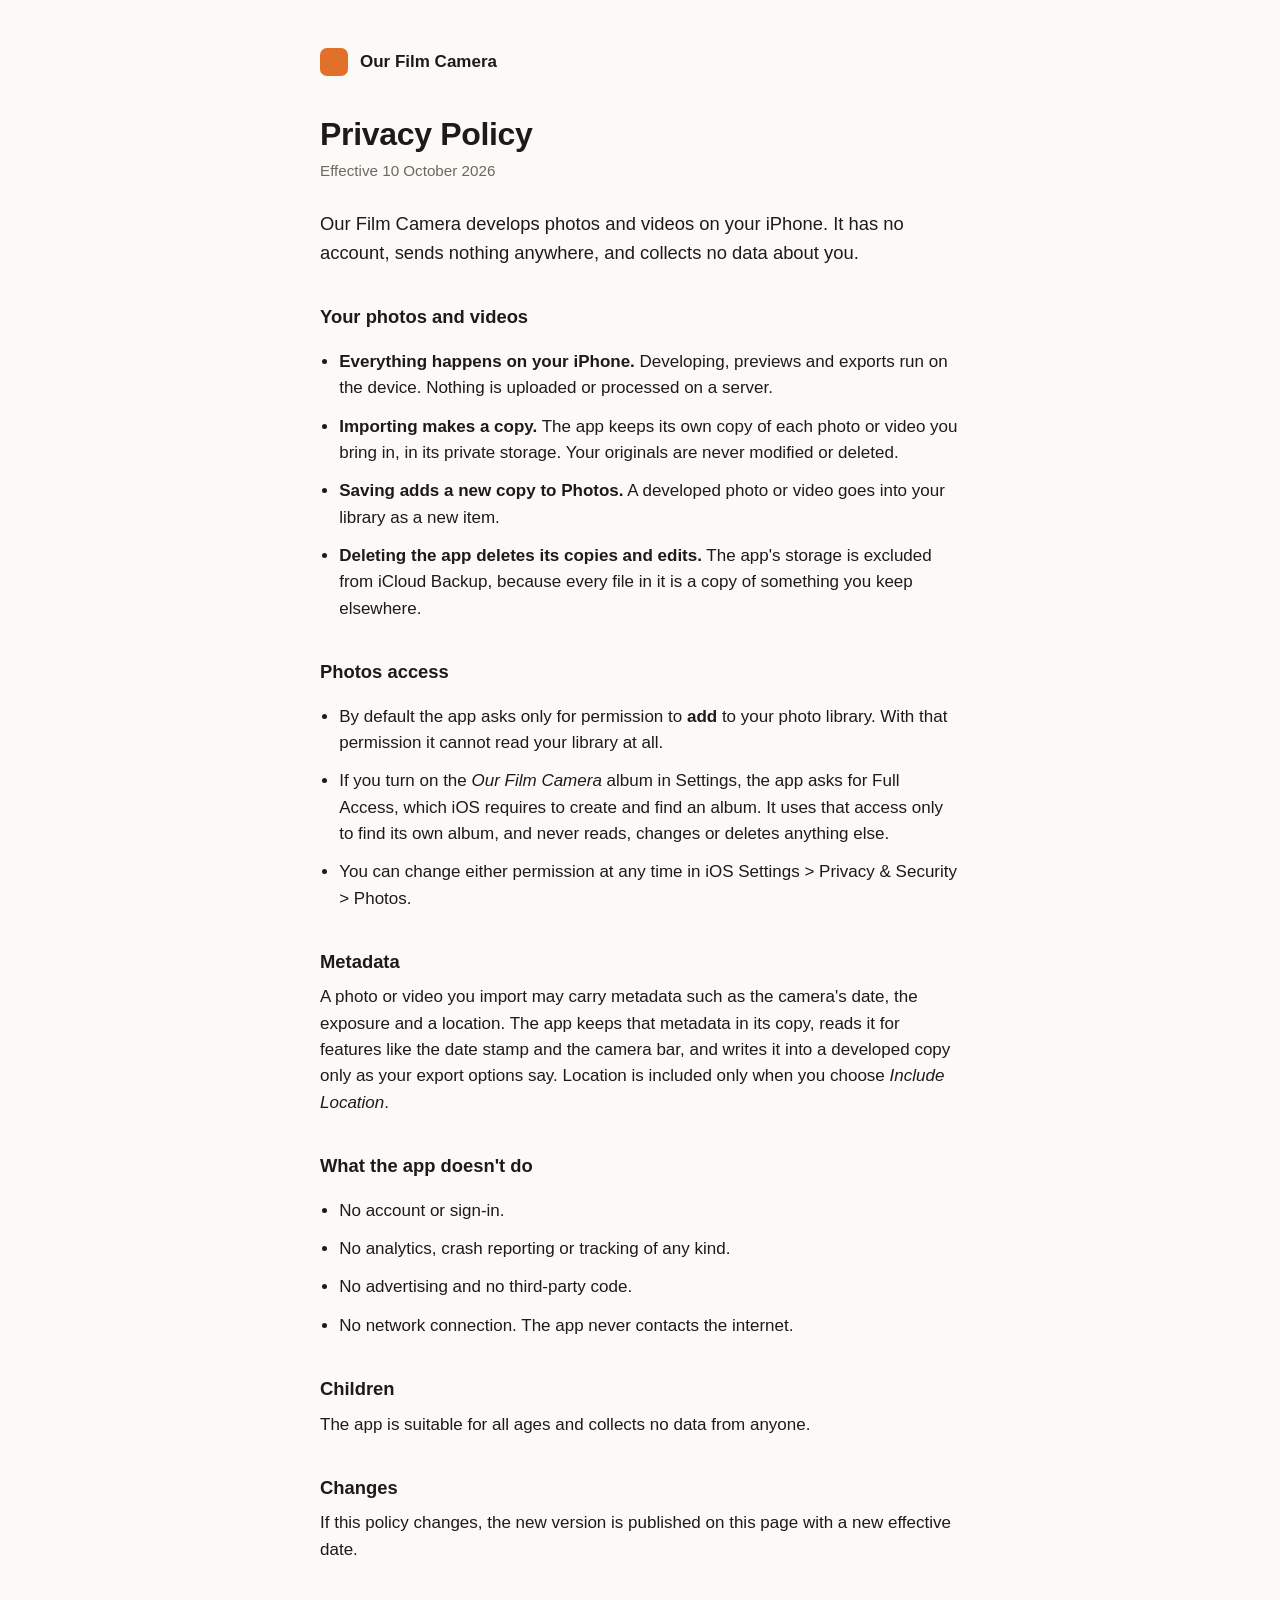
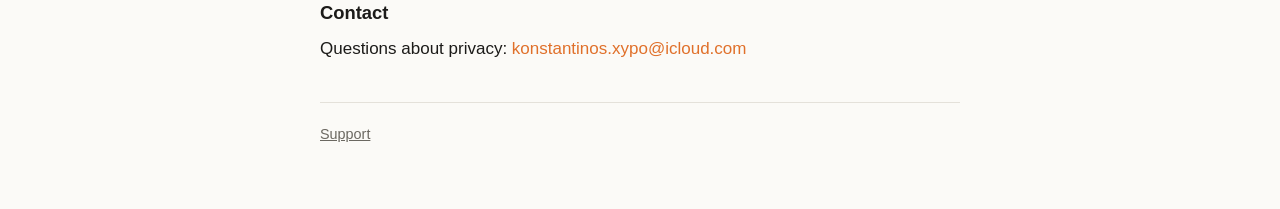
==== privacy/index.html @ c8351e9e "Support and privacy pages for Our Film Camera" ====
<!doctype html>
<html lang="en">
<head>
<meta charset="utf-8">
<meta name="viewport" content="width=device-width, initial-scale=1">
<title>Privacy Policy · Our Film Camera</title>
<meta name="description" content="Our Film Camera develops photos on your iPhone, sends nothing anywhere and collects no data.">
<link rel="stylesheet" href="../style.css">
</head>
<body>
<main>
<header><a class="brand" href="../"><span class="mark"></span>Our Film Camera</a></header>
<h1>Privacy Policy</h1>
<p class="meta">Effective 10 October 2026</p>
<p class="lead">Our Film Camera develops photos and videos on your iPhone. It has no account, sends nothing anywhere, and collects no data about you.</p>

<h2>Your photos and videos</h2>
<ul>
  <li><strong>Everything happens on your iPhone.</strong> Developing, previews and exports run on the device. Nothing is uploaded or processed on a server.</li>
  <li><strong>Importing makes a copy.</strong> The app keeps its own copy of each photo or video you bring in, in its private storage. Your originals are never modified or deleted.</li>
  <li><strong>Saving adds a new copy to Photos.</strong> A developed photo or video goes into your library as a new item.</li>
  <li><strong>Deleting the app deletes its copies and edits.</strong> The app's storage is excluded from iCloud Backup, because every file in it is a copy of something you keep elsewhere.</li>
</ul>

<h2>Photos access</h2>
<ul>
  <li>By default the app asks only for permission to <strong>add</strong> to your photo library. With that permission it cannot read your library at all.</li>
  <li>If you turn on the <em>Our Film Camera</em> album in Settings, the app asks for Full Access, which iOS requires to create and find an album. It uses that access only to find its own album, and never reads, changes or deletes anything else.</li>
  <li>You can change either permission at any time in iOS Settings &gt; Privacy &amp; Security &gt; Photos.</li>
</ul>

<h2>Metadata</h2>
<p>A photo or video you import may carry metadata such as the camera's date, the exposure and a location. The app keeps that metadata in its copy, reads it for features like the date stamp and the camera bar, and writes it into a developed copy only as your export options say. Location is included only when you choose <em>Include Location</em>.</p>

<h2>What the app doesn't do</h2>
<ul>
  <li>No account or sign-in.</li>
  <li>No analytics, crash reporting or tracking of any kind.</li>
  <li>No advertising and no third-party code.</li>
  <li>No network connection. The app never contacts the internet.</li>
</ul>

<h2>Children</h2>
<p>The app is suitable for all ages and collects no data from anyone.</p>

<h2>Changes</h2>
<p>If this policy changes, the new version is published on this page with a new effective date.</p>

<h2>Contact</h2>
<p>Questions about privacy: <a href="mailto:konstantinos.xypo@icloud.com">konstantinos.xypo@icloud.com</a></p>

<hr>
<footer><a href="../support/">Support</a></footer>
</main>
</body>
</html>
---- style.css ----
:root {
  color-scheme: light dark;
  --paper: #fbfaf7;
  --ink: #1c1b19;
  --quiet: #6b6861;
  --rule: #e4e1da;
  --accent: #e0702a;
}
@media (prefers-color-scheme: dark) {
  :root { --paper: #121212; --ink: #ebe8e1; --quiet: #9a968e; --rule: #2a2a2a; --accent: #f28a45; }
}
* { box-sizing: border-box; }
html { background: var(--paper); }
body {
  margin: 0; padding: 0 20px 64px;
  font: 17px/1.55 -apple-system, BlinkMacSystemFont, "SF Pro Text", "Helvetica Neue", Helvetica, Arial, sans-serif;
  color: var(--ink); background: var(--paper);
  -webkit-font-smoothing: antialiased;
}
main { max-width: 40rem; margin: 0 auto; }
header { padding: 48px 0 8px; }
.brand { display: flex; align-items: center; gap: 12px; text-decoration: none; color: var(--ink); font-weight: 600; }
.brand .mark { width: 28px; height: 28px; border-radius: 7px; background: var(--accent); flex: none; }
h1 { font-size: 2rem; line-height: 1.15; letter-spacing: -0.01em; margin: 32px 0 6px; }
h2 { font-size: 1.15rem; margin: 36px 0 8px; }
p, li { margin: 0 0 12px; }
ul { padding-left: 1.2rem; }
.lead { font-size: 1.15rem; color: var(--ink); }
.meta { color: var(--quiet); font-size: 0.95rem; margin-bottom: 28px; }
a { color: var(--accent); text-decoration: none; }
a:hover { text-decoration: underline; }
hr { border: 0; border-top: 1px solid var(--rule); margin: 40px 0 20px; }
footer { color: var(--quiet); font-size: 0.9rem; }
footer a { color: var(--quiet); text-decoration: underline; }
.links { display: flex; gap: 20px; flex-wrap: wrap; margin-top: 20px; }
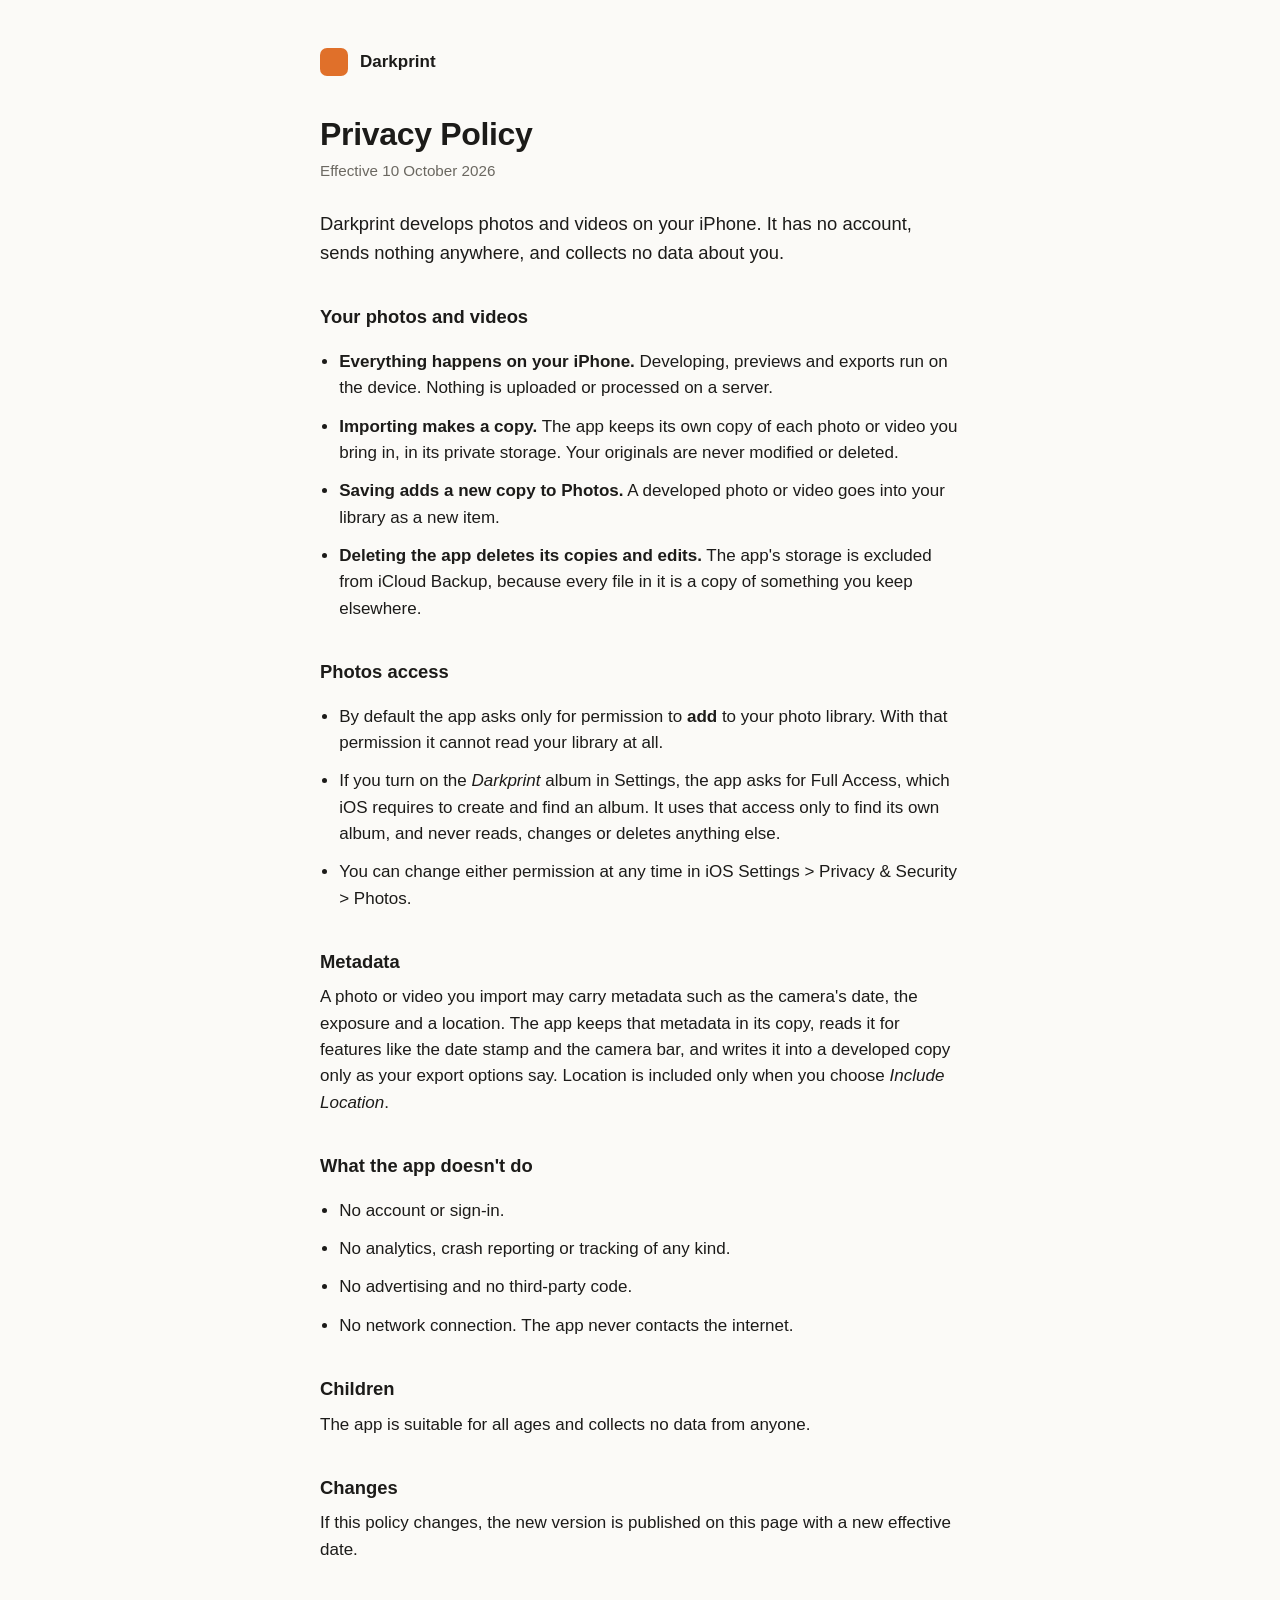
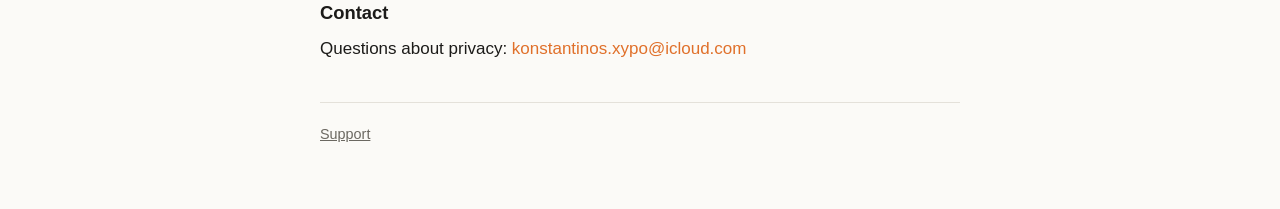
==== commit 2c0ad48d: "Rename the app to Darkprint on every page Co-Authored-By: Claude Fable 5.1 <noreply@anthropic.com>" ====
--- a/privacy/index.html
+++ b/privacy/index.html
@@ -3,16 +3,16 @@
 <head>
 <meta charset="utf-8">
 <meta name="viewport" content="width=device-width, initial-scale=1">
-<title>Privacy Policy · Our Film Camera</title>
-<meta name="description" content="Our Film Camera develops photos on your iPhone, sends nothing anywhere and collects no data.">
+<title>Privacy Policy · Darkprint</title>
+<meta name="description" content="Darkprint develops photos on your iPhone, sends nothing anywhere and collects no data.">
 <link rel="stylesheet" href="../style.css">
 </head>
 <body>
 <main>
-<header><a class="brand" href="../"><span class="mark"></span>Our Film Camera</a></header>
+<header><a class="brand" href="../"><span class="mark"></span>Darkprint</a></header>
 <h1>Privacy Policy</h1>
 <p class="meta">Effective 10 October 2026</p>
-<p class="lead">Our Film Camera develops photos and videos on your iPhone. It has no account, sends nothing anywhere, and collects no data about you.</p>
+<p class="lead">Darkprint develops photos and videos on your iPhone. It has no account, sends nothing anywhere, and collects no data about you.</p>
 
 <h2>Your photos and videos</h2>
 <ul>
@@ -25,7 +25,7 @@
 <h2>Photos access</h2>
 <ul>
   <li>By default the app asks only for permission to <strong>add</strong> to your photo library. With that permission it cannot read your library at all.</li>
-  <li>If you turn on the <em>Our Film Camera</em> album in Settings, the app asks for Full Access, which iOS requires to create and find an album. It uses that access only to find its own album, and never reads, changes or deletes anything else.</li>
+  <li>If you turn on the <em>Darkprint</em> album in Settings, the app asks for Full Access, which iOS requires to create and find an album. It uses that access only to find its own album, and never reads, changes or deletes anything else.</li>
   <li>You can change either permission at any time in iOS Settings &gt; Privacy &amp; Security &gt; Photos.</li>
 </ul>
 
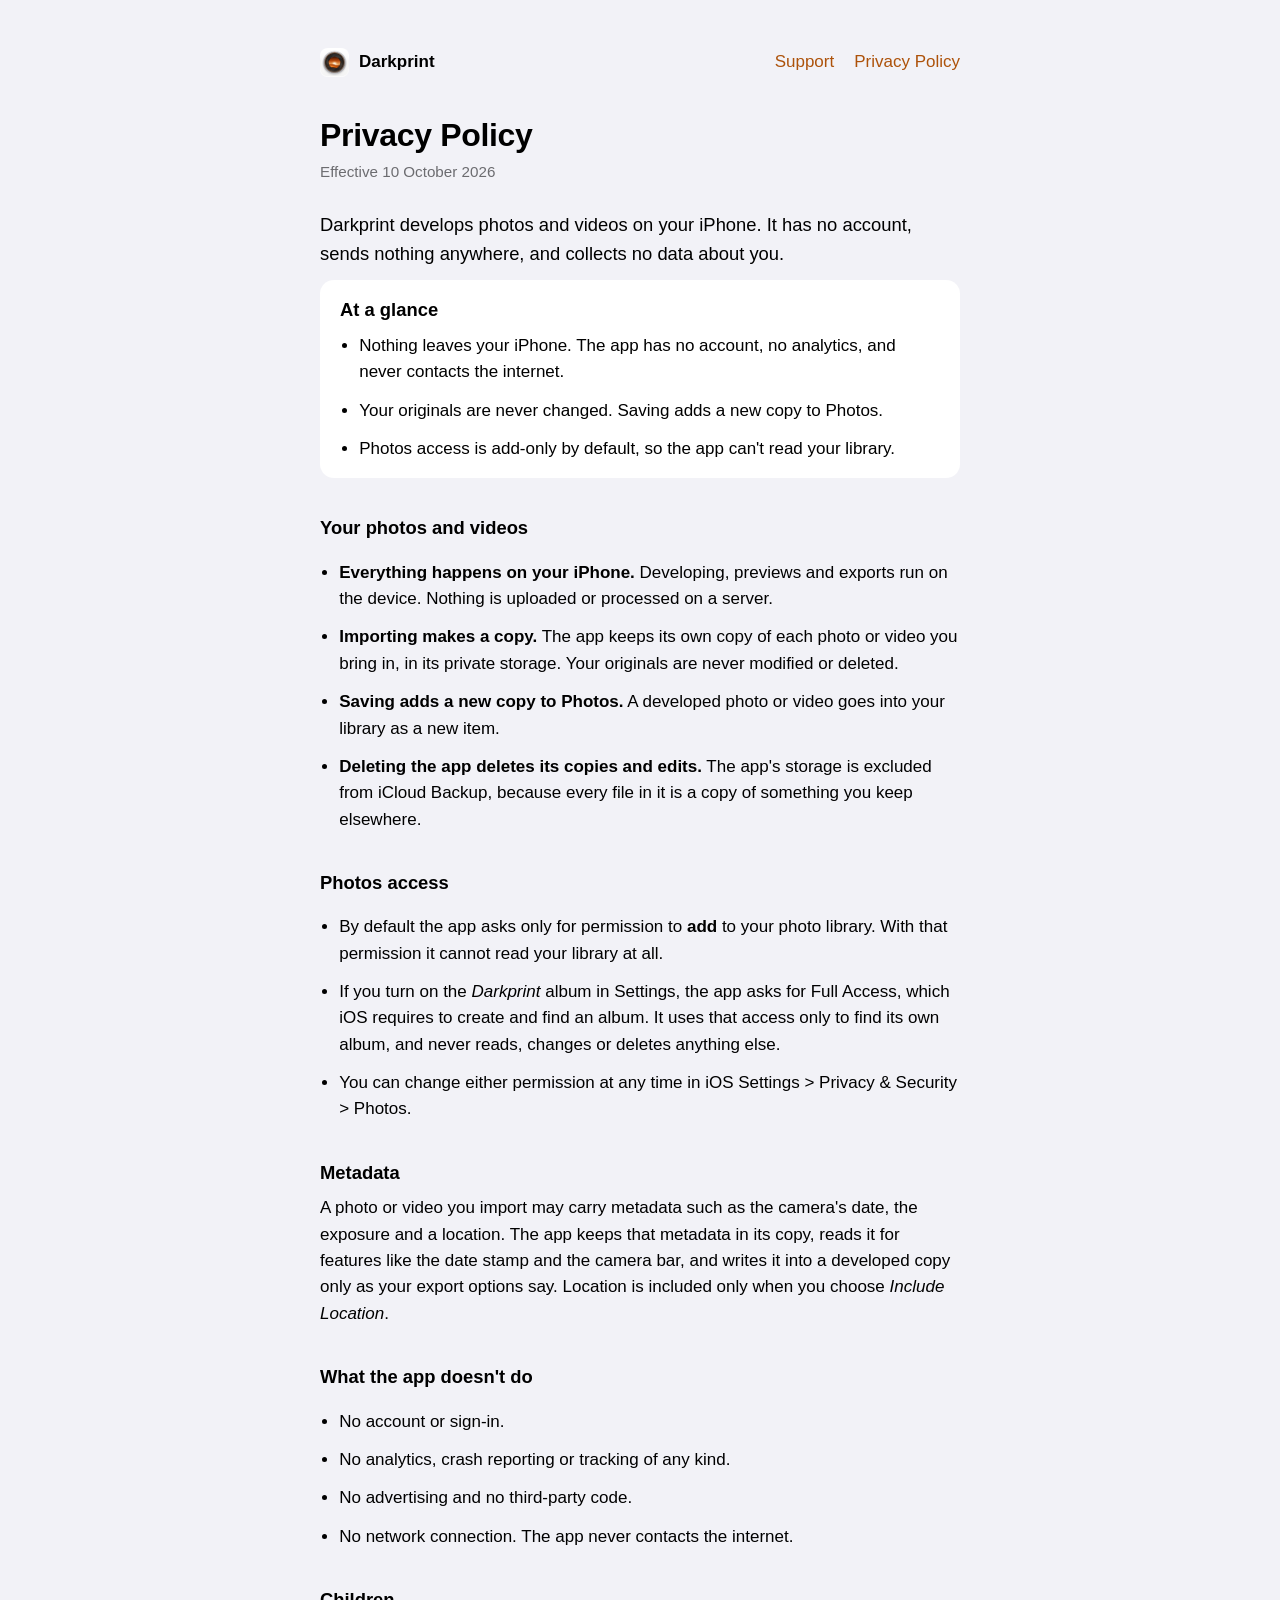
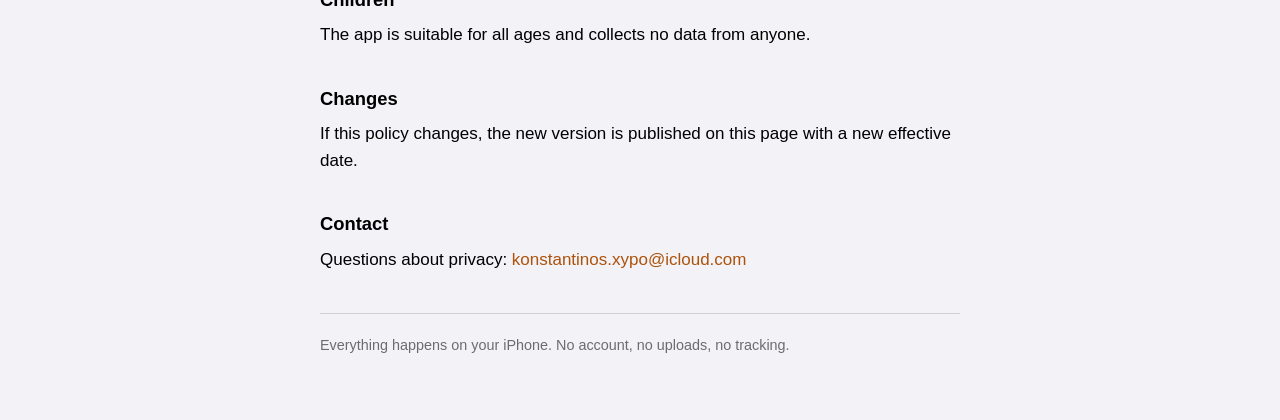
==== commit 483f16c4: "Add the app icon, match the app's colors and polish the pages Icon in the header and as the favicon," ====
--- a/privacy/index.html
+++ b/privacy/index.html
@@ -5,14 +5,28 @@
 <meta name="viewport" content="width=device-width, initial-scale=1">
 <title>Privacy Policy · Darkprint</title>
 <meta name="description" content="Darkprint develops photos on your iPhone, sends nothing anywhere and collects no data.">
+<link rel="icon" type="image/png" href="../images/icon.png">
+<link rel="icon" type="image/png" href="../images/icon-dark.png" media="(prefers-color-scheme: dark)">
 <link rel="stylesheet" href="../style.css">
 </head>
 <body>
 <main>
-<header><a class="brand" href="../"><span class="mark"></span>Darkprint</a></header>
+<header>
+  <a class="brand" href="../"><picture><source srcset="../images/icon-dark.png" media="(prefers-color-scheme: dark)"><img src="../images/icon.png" width="29" height="29" alt=""></picture>Darkprint</a>
+  <nav><a href="../support/">Support</a><a href="../privacy/">Privacy Policy</a></nav>
+</header>
 <h1>Privacy Policy</h1>
 <p class="meta">Effective 10 October 2026</p>
 <p class="lead">Darkprint develops photos and videos on your iPhone. It has no account, sends nothing anywhere, and collects no data about you.</p>
+
+<section class="glance">
+  <h2>At a glance</h2>
+  <ul>
+    <li>Nothing leaves your iPhone. The app has no account, no analytics, and never contacts the internet.</li>
+    <li>Your originals are never changed. Saving adds a new copy to Photos.</li>
+    <li>Photos access is add-only by default, so the app can't read your library.</li>
+  </ul>
+</section>
 
 <h2>Your photos and videos</h2>
 <ul>
@@ -47,10 +61,10 @@
 <p>If this policy changes, the new version is published on this page with a new effective date.</p>
 
 <h2>Contact</h2>
-<p>Questions about privacy: <a href="mailto:konstantinos.xypo@icloud.com">konstantinos.xypo@icloud.com</a></p>
+<p>Questions about privacy: <a href="mailto:konstantinos.xypo@icloud.com?subject=Darkprint%20privacy%20question&amp;body=Hello%2C%0A%0A">konstantinos.xypo@icloud.com</a></p>
 
 <hr>
-<footer><a href="../support/">Support</a></footer>
+<footer>Everything happens on your iPhone. No account, no uploads, no tracking.</footer>
 </main>
 </body>
 </html>
--- a/style.css
+++ b/style.css
@@ -1,13 +1,14 @@
 :root {
   color-scheme: light dark;
-  --paper: #fbfaf7;
-  --ink: #1c1b19;
-  --quiet: #6b6861;
-  --rule: #e4e1da;
-  --accent: #e0702a;
+  --paper: #f2f2f7;
+  --card: #ffffff;
+  --ink: #000000;
+  --quiet: #6c6c70;
+  --rule: #d1d1d6;
+  --accent: #ad520a;
 }
 @media (prefers-color-scheme: dark) {
-  :root { --paper: #121212; --ink: #ebe8e1; --quiet: #9a968e; --rule: #2a2a2a; --accent: #f28a45; }
+  :root { --paper: #1c1c1c; --card: #2b2b2b; --ink: #ffffff; --quiet: #98989f; --rule: #38383a; --accent: #e66b12; }
 }
 * { box-sizing: border-box; }
 html { background: var(--paper); }
@@ -18,18 +19,33 @@
   -webkit-font-smoothing: antialiased;
 }
 main { max-width: 40rem; margin: 0 auto; }
-header { padding: 48px 0 8px; }
-.brand { display: flex; align-items: center; gap: 12px; text-decoration: none; color: var(--ink); font-weight: 600; }
-.brand .mark { width: 28px; height: 28px; border-radius: 7px; background: var(--accent); flex: none; }
+header { display: flex; align-items: center; justify-content: space-between; gap: 20px; padding: 48px 0 8px; }
+nav { display: flex; gap: 20px; margin-left: auto; }
+.brand { display: flex; align-items: center; gap: 10px; text-decoration: none; color: var(--ink); font-weight: 600; }
+.brand img { display: block; width: 29px; height: 29px; flex: none; }
+.landing { text-align: center; }
+.hero { display: flex; flex-direction: column; align-items: center; gap: 12px; margin-top: 72px; }
+.hero img { display: block; width: 112px; height: 112px; flex: none; }
+.hero .name { font-size: 1.5rem; font-weight: 600; letter-spacing: -0.01em; }
 h1 { font-size: 2rem; line-height: 1.15; letter-spacing: -0.01em; margin: 32px 0 6px; }
 h2 { font-size: 1.15rem; margin: 36px 0 8px; }
 p, li { margin: 0 0 12px; }
 ul { padding-left: 1.2rem; }
 .lead { font-size: 1.15rem; color: var(--ink); }
 .meta { color: var(--quiet); font-size: 0.95rem; margin-bottom: 28px; }
+.glance { background: var(--card); border-radius: 14px; padding: 16px 20px 4px; margin: 0 0 8px; }
+.glance h2 { margin: 0 0 8px; }
+.glance ul { margin: 0; }
 a { color: var(--accent); text-decoration: none; }
 a:hover { text-decoration: underline; }
 hr { border: 0; border-top: 1px solid var(--rule); margin: 40px 0 20px; }
 footer { color: var(--quiet); font-size: 0.9rem; }
-footer a { color: var(--quiet); text-decoration: underline; }
-.links { display: flex; gap: 20px; flex-wrap: wrap; margin-top: 20px; }
+.group { background: var(--card); border-radius: 14px; margin: 24px 0; overflow: hidden; text-align: left; }
+.landing .group { max-width: 17rem; margin: 28px auto 24px; }
+.group a { position: relative; display: flex; align-items: center; justify-content: center; text-align: center; padding: 13px 40px; color: var(--ink); }
+.group a + a { border-top: 1px solid var(--rule); }
+.group a::after { content: "\203a"; position: absolute; right: 16px; color: var(--quiet); font-size: 1.4rem; line-height: 1; }
+.group a:hover { background: var(--paper); text-decoration: none; }
+.cards { list-style: none; padding: 0; margin: 0; }
+.cards li { background: var(--card); border-radius: 14px; padding: 14px 16px; margin: 0 0 8px; }
+.cards strong { display: block; margin-bottom: 2px; }
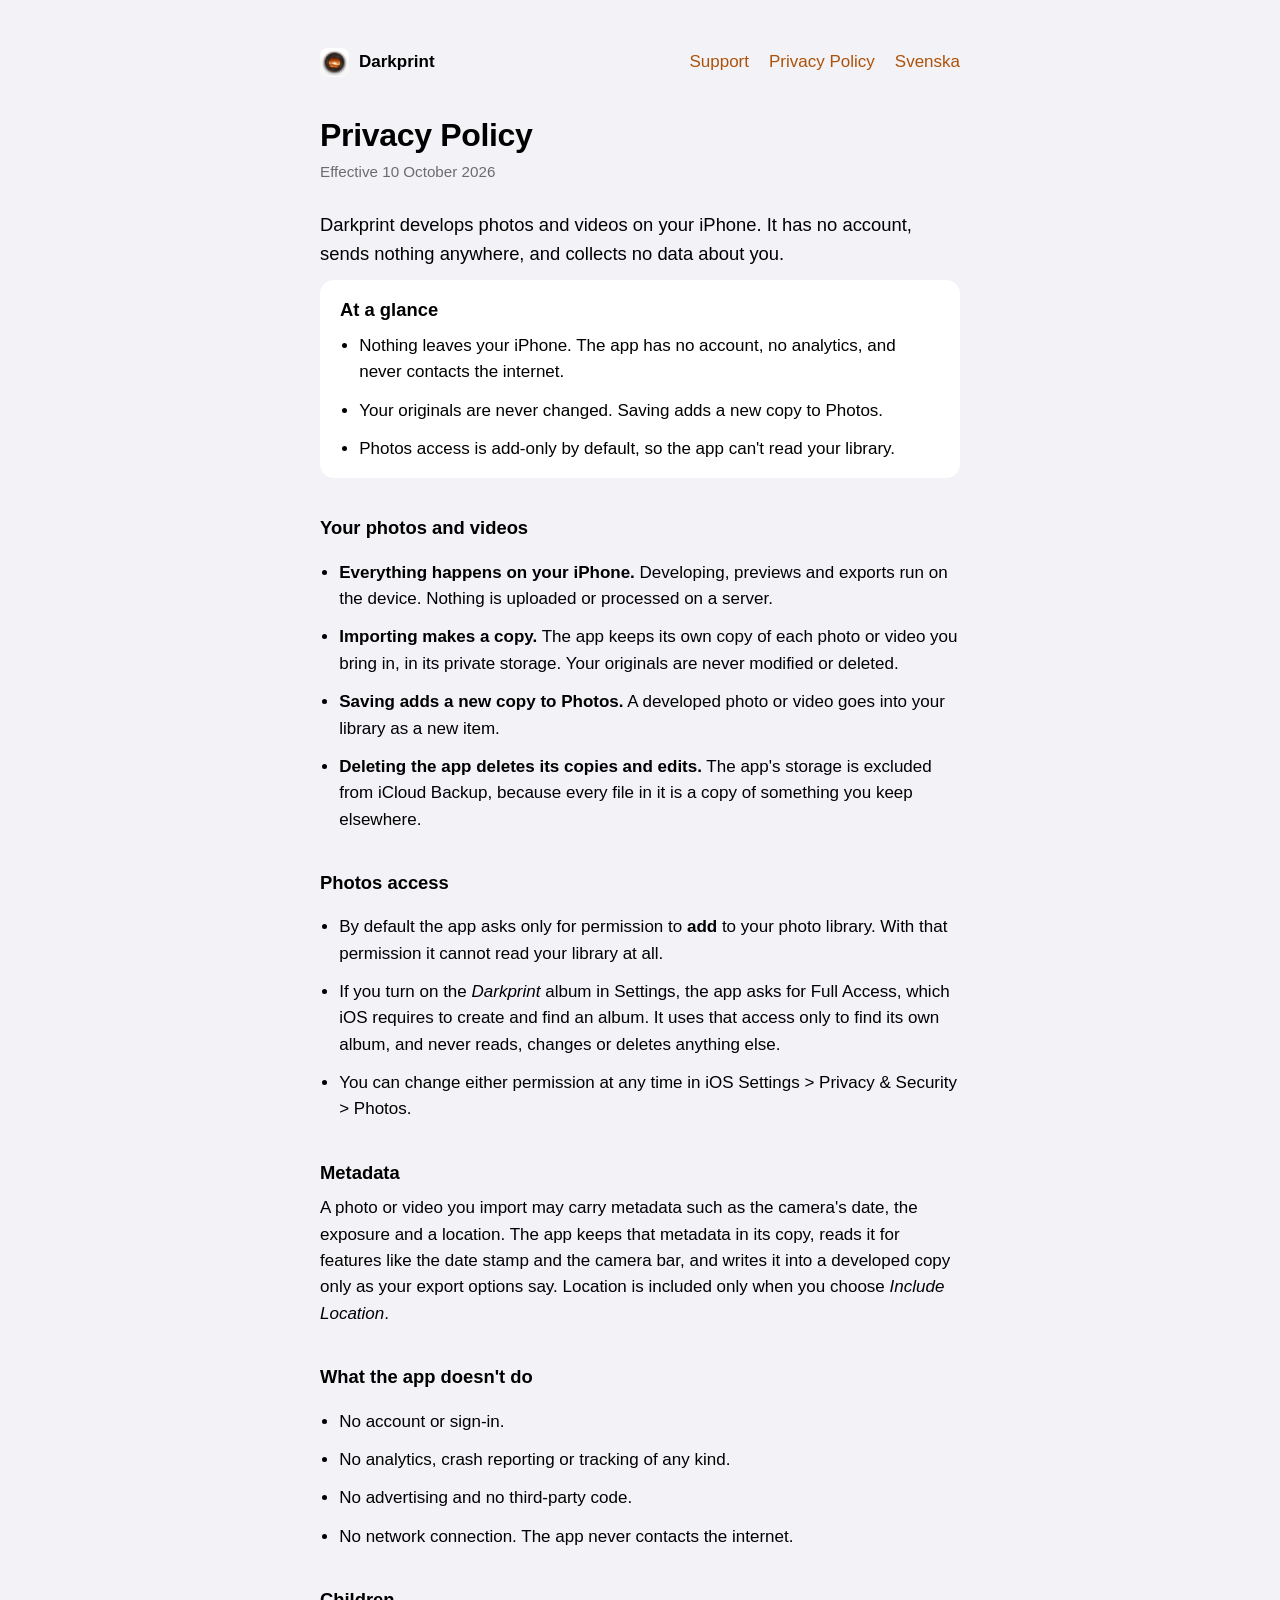
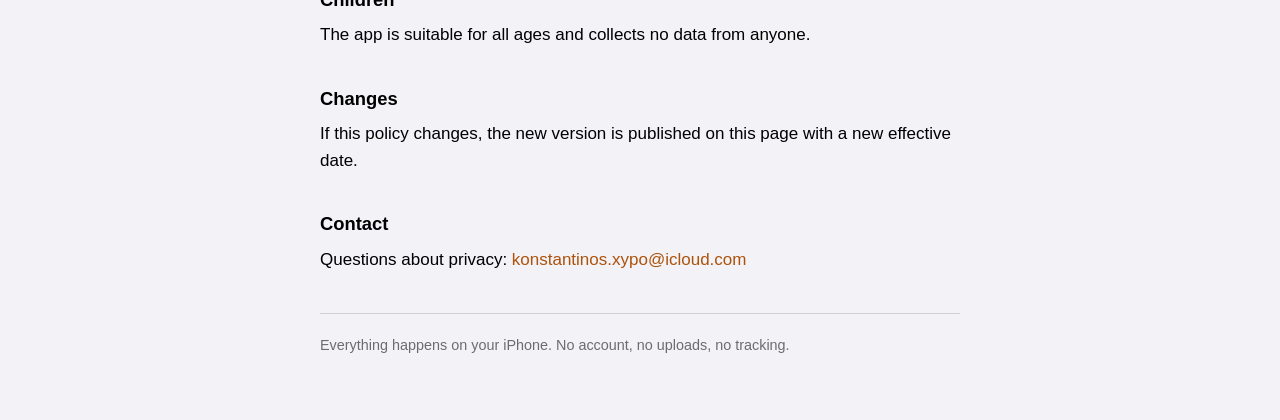
==== commit ffc54d69: "Add English/Swedish language toggle to every page Co-Authored-By: Claude Sonnet 5.5 <noreply@anthrop" ====
--- a/privacy/index.html
+++ b/privacy/index.html
@@ -5,6 +5,8 @@
 <meta name="viewport" content="width=device-width, initial-scale=1">
 <title>Privacy Policy · Darkprint</title>
 <meta name="description" content="Darkprint develops photos on your iPhone, sends nothing anywhere and collects no data.">
+<link rel="alternate" hreflang="en" href="./">
+<link rel="alternate" hreflang="sv" href="../sv/privacy/">
 <link rel="icon" type="image/png" href="../images/icon.png">
 <link rel="icon" type="image/png" href="../images/icon-dark.png" media="(prefers-color-scheme: dark)">
 <link rel="stylesheet" href="../style.css">
@@ -13,7 +15,7 @@
 <main>
 <header>
   <a class="brand" href="../"><picture><source srcset="../images/icon-dark.png" media="(prefers-color-scheme: dark)"><img src="../images/icon.png" width="29" height="29" alt=""></picture>Darkprint</a>
-  <nav><a href="../support/">Support</a><a href="../privacy/">Privacy Policy</a></nav>
+  <nav><a href="../support/">Support</a><a href="../privacy/">Privacy Policy</a><a href="../sv/privacy/" hreflang="sv" lang="sv">Svenska</a></nav>
 </header>
 <h1>Privacy Policy</h1>
 <p class="meta">Effective 10 October 2026</p>
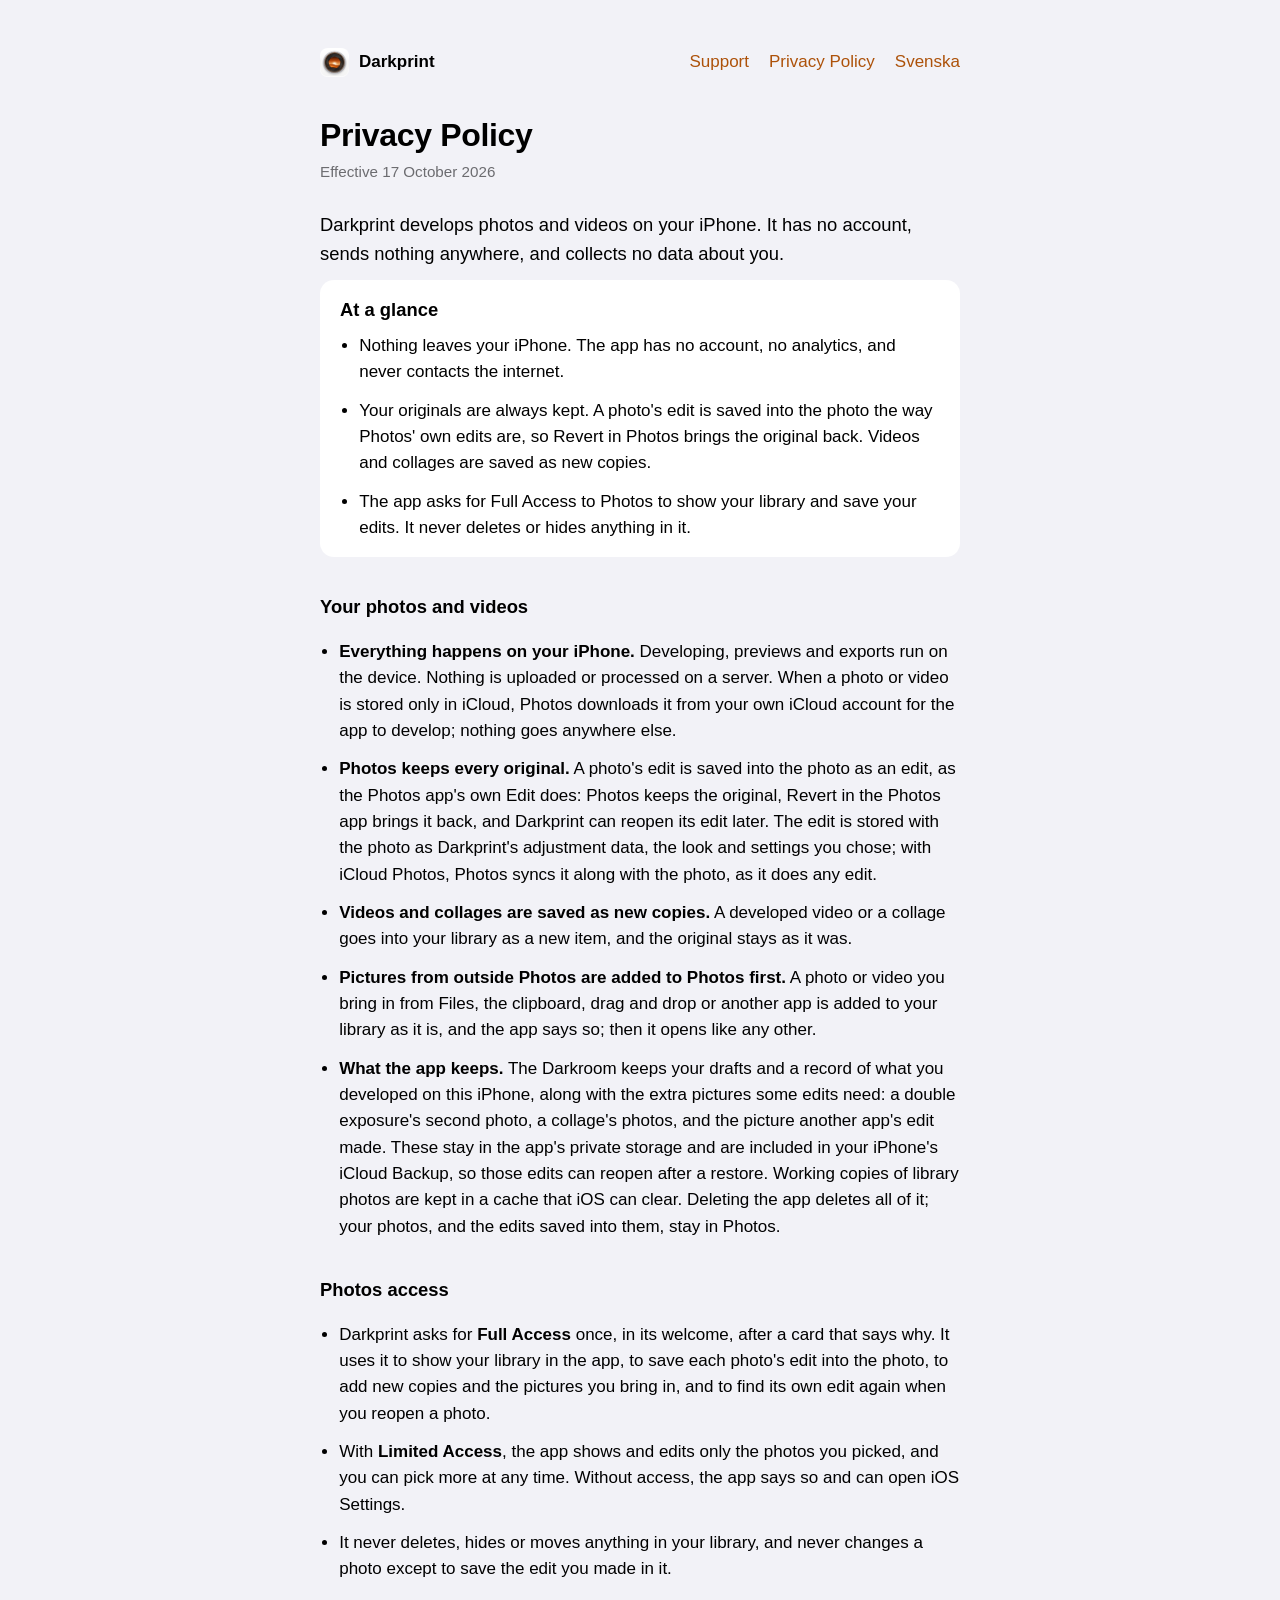
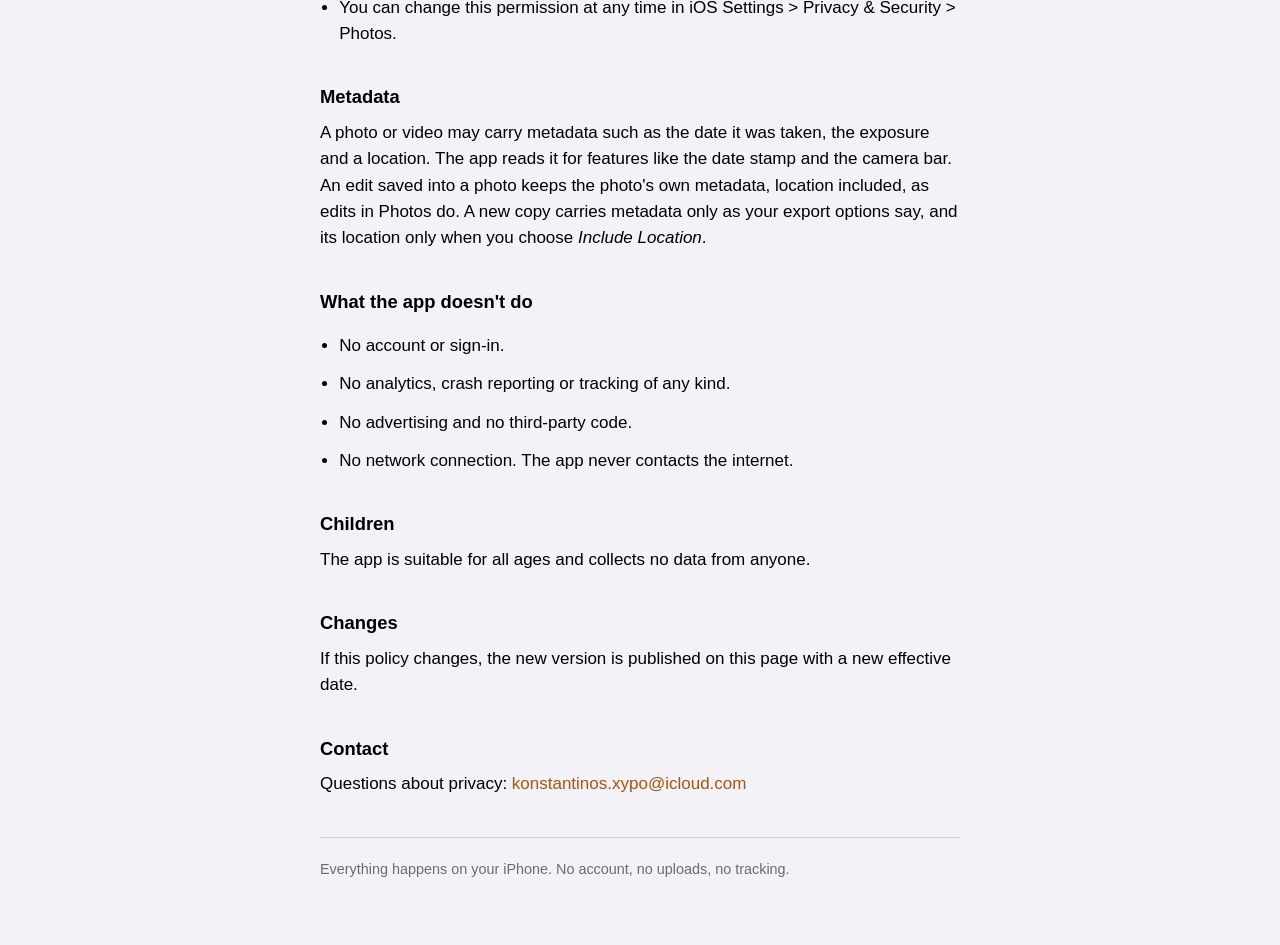
==== commit 796f6f3a: "Describe Darkprint's library mode on every page Edits are saved into the photo and Photos keeps the " ====
--- a/privacy/index.html
+++ b/privacy/index.html
@@ -18,35 +18,37 @@
   <nav><a href="../support/">Support</a><a href="../privacy/">Privacy Policy</a><a href="../sv/privacy/" hreflang="sv" lang="sv">Svenska</a></nav>
 </header>
 <h1>Privacy Policy</h1>
-<p class="meta">Effective 10 October 2026</p>
+<p class="meta">Effective 17 October 2026</p>
 <p class="lead">Darkprint develops photos and videos on your iPhone. It has no account, sends nothing anywhere, and collects no data about you.</p>
 
 <section class="glance">
   <h2>At a glance</h2>
   <ul>
     <li>Nothing leaves your iPhone. The app has no account, no analytics, and never contacts the internet.</li>
-    <li>Your originals are never changed. Saving adds a new copy to Photos.</li>
-    <li>Photos access is add-only by default, so the app can't read your library.</li>
+    <li>Your originals are always kept. A photo's edit is saved into the photo the way Photos' own edits are, so Revert in Photos brings the original back. Videos and collages are saved as new copies.</li>
+    <li>The app asks for Full Access to Photos to show your library and save your edits. It never deletes or hides anything in it.</li>
   </ul>
 </section>
 
 <h2>Your photos and videos</h2>
 <ul>
-  <li><strong>Everything happens on your iPhone.</strong> Developing, previews and exports run on the device. Nothing is uploaded or processed on a server.</li>
-  <li><strong>Importing makes a copy.</strong> The app keeps its own copy of each photo or video you bring in, in its private storage. Your originals are never modified or deleted.</li>
-  <li><strong>Saving adds a new copy to Photos.</strong> A developed photo or video goes into your library as a new item.</li>
-  <li><strong>Deleting the app deletes its copies and edits.</strong> The app's storage is excluded from iCloud Backup, because every file in it is a copy of something you keep elsewhere.</li>
+  <li><strong>Everything happens on your iPhone.</strong> Developing, previews and exports run on the device. Nothing is uploaded or processed on a server. When a photo or video is stored only in iCloud, Photos downloads it from your own iCloud account for the app to develop; nothing goes anywhere else.</li>
+  <li><strong>Photos keeps every original.</strong> A photo's edit is saved into the photo as an edit, as the Photos app's own Edit does: Photos keeps the original, Revert in the Photos app brings it back, and Darkprint can reopen its edit later. The edit is stored with the photo as Darkprint's adjustment data, the look and settings you chose; with iCloud Photos, Photos syncs it along with the photo, as it does any edit.</li>
+  <li><strong>Videos and collages are saved as new copies.</strong> A developed video or a collage goes into your library as a new item, and the original stays as it was.</li>
+  <li><strong>Pictures from outside Photos are added to Photos first.</strong> A photo or video you bring in from Files, the clipboard, drag and drop or another app is added to your library as it is, and the app says so; then it opens like any other.</li>
+  <li><strong>What the app keeps.</strong> The Darkroom keeps your drafts and a record of what you developed on this iPhone, along with the extra pictures some edits need: a double exposure's second photo, a collage's photos, and the picture another app's edit made. These stay in the app's private storage and are included in your iPhone's iCloud Backup, so those edits can reopen after a restore. Working copies of library photos are kept in a cache that iOS can clear. Deleting the app deletes all of it; your photos, and the edits saved into them, stay in Photos.</li>
 </ul>
 
 <h2>Photos access</h2>
 <ul>
-  <li>By default the app asks only for permission to <strong>add</strong> to your photo library. With that permission it cannot read your library at all.</li>
-  <li>If you turn on the <em>Darkprint</em> album in Settings, the app asks for Full Access, which iOS requires to create and find an album. It uses that access only to find its own album, and never reads, changes or deletes anything else.</li>
-  <li>You can change either permission at any time in iOS Settings &gt; Privacy &amp; Security &gt; Photos.</li>
+  <li>Darkprint asks for <strong>Full Access</strong> once, in its welcome, after a card that says why. It uses it to show your library in the app, to save each photo's edit into the photo, to add new copies and the pictures you bring in, and to find its own edit again when you reopen a photo.</li>
+  <li>With <strong>Limited Access</strong>, the app shows and edits only the photos you picked, and you can pick more at any time. Without access, the app says so and can open iOS Settings.</li>
+  <li>It never deletes, hides or moves anything in your library, and never changes a photo except to save the edit you made in it.</li>
+  <li>You can change this permission at any time in iOS Settings &gt; Privacy &amp; Security &gt; Photos.</li>
 </ul>
 
 <h2>Metadata</h2>
-<p>A photo or video you import may carry metadata such as the camera's date, the exposure and a location. The app keeps that metadata in its copy, reads it for features like the date stamp and the camera bar, and writes it into a developed copy only as your export options say. Location is included only when you choose <em>Include Location</em>.</p>
+<p>A photo or video may carry metadata such as the date it was taken, the exposure and a location. The app reads it for features like the date stamp and the camera bar. An edit saved into a photo keeps the photo's own metadata, location included, as edits in Photos do. A new copy carries metadata only as your export options say, and its location only when you choose <em>Include Location</em>.</p>
 
 <h2>What the app doesn't do</h2>
 <ul>
